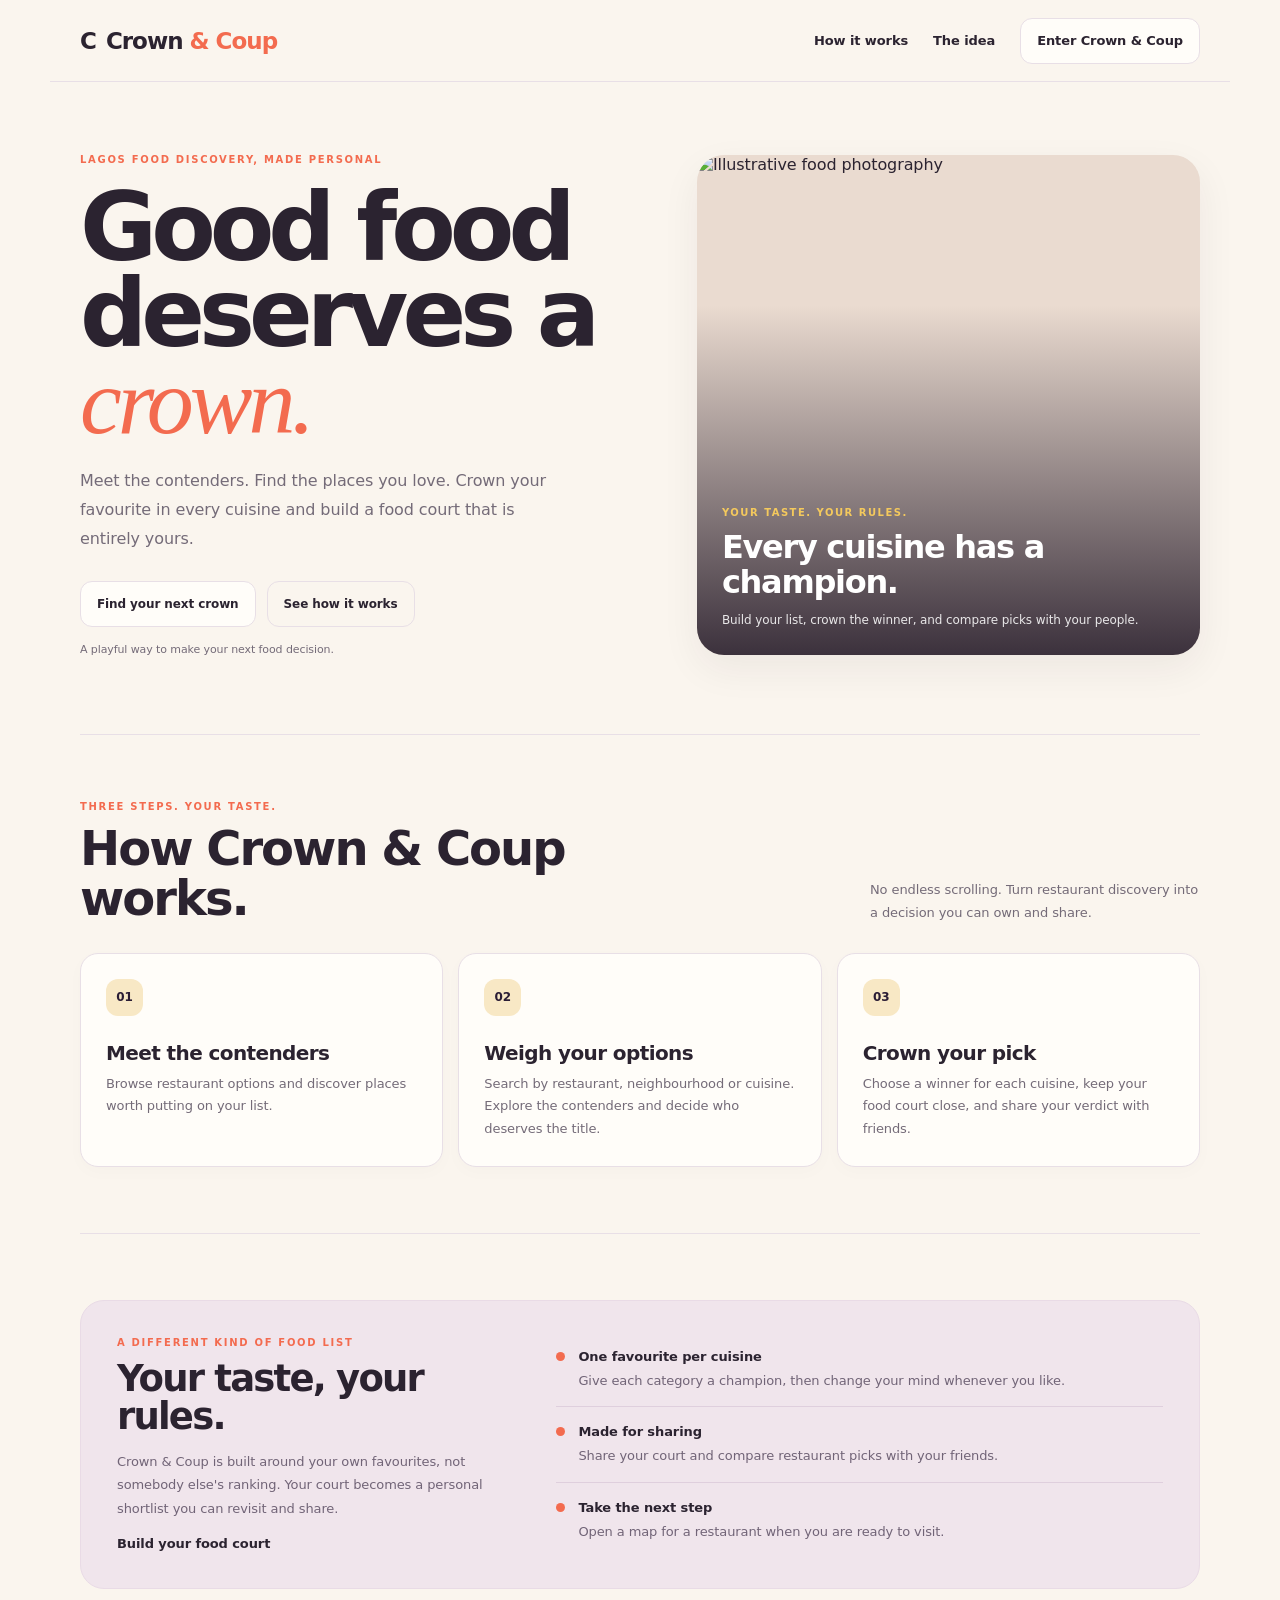
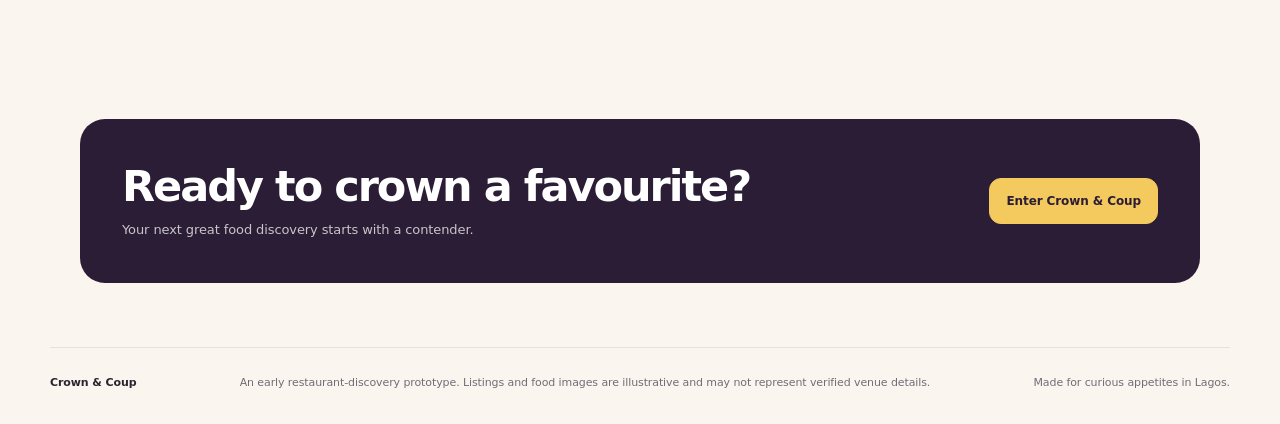
==== index.html @ e0c8b071 "fix: align Crown & Coup branding and page metadata" ====
<!doctype html>
<html lang="en">
<head>
<meta charset="utf-8"><meta name="viewport" content="width=device-width,initial-scale=1"><meta name="theme-color" content="#f7f6f1">
<meta name="description" content="Discover Lagos restaurants, choose your favourites, and crown the winner with Crown & Coup.">
<link rel="canonical" href="https://crown-ivory-phi.vercel.app/">
<meta property="og:type" content="website"><meta property="og:site_name" content="Crown &amp; Coup"><meta property="og:title" content="Crown & Coup — Good food deserves a crown"><meta property="og:description" content="Meet the contenders. Find your favourite. Crown the winner."><meta property="og:url" content="https://crown-ivory-phi.vercel.app/"><meta property="og:image" content="https://images.unsplash.com/photo-1547592180-85f173990554?auto=format&amp;fit=crop&amp;fm=jpg&amp;q=85&amp;w=1200"><meta name="twitter:card" content="summary_large_image"><title>Crown & Coup — Good food deserves a crown</title><link rel="manifest" href="./manifest.webmanifest">
<link rel="stylesheet" href="/assets/crown.css">
</head>
<body class="page-home">
<header class="wrap nav"><a class="brand" href="/" aria-label="Crown and Coup home" style="text-decoration:none;color:inherit"><span class="mark">C</span><span>Crown <span style="color:var(--coral)">&amp; Coup</span></span></a><nav class="navlinks"><a class="quiet" href="#how">How it works</a><a class="quiet" href="#about">The idea</a><a class="btn" href="/play/">Enter Crown &amp; Coup</a></nav></header>
<main class="wrap">
<section class="hero"><div><div class="eyebrow">LAGOS FOOD DISCOVERY, MADE PERSONAL</div><h1>Good food<br>deserves a <em>crown.</em></h1><p>Meet the contenders. Find the places you love. Crown your favourite in every cuisine and build a food court that is entirely yours.</p><div class="ctas"><a class="btn" href="/play/">Find your next crown</a><a class="btn secondary" href="#how">See how it works</a></div><div class="note">A playful way to make your next food decision.</div></div><div class="visual"><img src="https://images.unsplash.com/photo-1547592180-85f173990554?auto=format&amp;fit=crop&amp;fm=jpg&amp;q=85&amp;w=1200" alt="Illustrative food photography"><div class="visual-label"><small>YOUR TASTE. YOUR RULES.</small><h2>Every cuisine has a champion.</h2><p>Build your list, crown the winner, and compare picks with your people.</p></div></div></section>
<section class="section" id="how"><div class="section-head"><div><div class="eyebrow">THREE STEPS. YOUR TASTE.</div><h2>How Crown &amp; Coup works.</h2></div><p>No endless scrolling. Turn restaurant discovery into a decision you can own and share.</p></div><div class="steps"><article class="step"><div class="step-num">01</div><h3>Meet the contenders</h3><p>Browse restaurant options and discover places worth putting on your list.</p></article><article class="step"><div class="step-num">02</div><h3>Weigh your options</h3><p>Search by restaurant, neighbourhood or cuisine. Explore the contenders and decide who deserves the title.</p></article><article class="step"><div class="step-num">03</div><h3>Crown your pick</h3><p>Choose a winner for each cuisine, keep your food court close, and share your verdict with friends.</p></article></div></section>
<section class="section" id="about"><div class="feature"><div><div class="eyebrow">A DIFFERENT KIND OF FOOD LIST</div><h2>Your taste, your rules.</h2><p>Crown &amp; Coup is built around your own favourites, not somebody else's ranking. Your court becomes a personal shortlist you can revisit and share.</p><a class="textlink" href="/play/">Build your food court</a></div><div class="feature-list"><div class="feature-item"><span class="dot"></span><div><strong>One favourite per cuisine</strong><p>Give each category a champion, then change your mind whenever you like.</p></div></div><div class="feature-item"><span class="dot"></span><div><strong>Made for sharing</strong><p>Share your court and compare restaurant picks with your friends.</p></div></div><div class="feature-item"><span class="dot"></span><div><strong>Take the next step</strong><p>Open a map for a restaurant when you are ready to visit.</p></div></div></div></div></section>
<section class="final"><div><h2>Ready to crown a favourite?</h2><p>Your next great food discovery starts with a contender.</p></div><a class="btn" href="/play/">Enter Crown &amp; Coup</a></section>
</main><footer class="wrap footer"><strong>Crown &amp; Coup</strong><span>An early restaurant-discovery prototype. Listings and food images are illustrative and may not represent verified venue details.</span><span>Made for curious appetites in Lagos.</span></footer>
</body></html>
---- assets/crown.css ----
/* Crown & Coup Design System: editorial food palette, shared components, responsive layouts */
:root{color-scheme:light;--paper:#faf5ee;--ink:#2b2330;--muted:#746b78;--line:#e8dfe6;--plum:#2b1d35;--plum-soft:#49334f;--gold:#f4c95d;--coral:#f36b4f;--surface:#fffdf9;--rose:#f0e5ec;--food:#eadbd0;--shadow:0 14px 38px #2b1d3510}
*{box-sizing:border-box}html{scroll-behavior:smooth}body{margin:0;background:var(--paper);color:var(--ink);font:16px Inter,"Avenir Next",Avenir,system-ui,-apple-system,sans-serif;letter-spacing:-.1px;-webkit-font-smoothing:antialiased}a{color:inherit}button,input{font:inherit}img{max-width:100%}
.btn{display:inline-flex;align-items:center;justify-content:center;gap:8px;min-height:46px;padding:0 16px;border:1px solid var(--line);border-radius:12px;background:var(--surface);color:var(--ink);text-decoration:none;font-size:12px;font-weight:800;cursor:pointer;transition:transform .18s,border-color .18s,background .18s,box-shadow .18s}.btn:hover{transform:translateY(-1px);border-color:#c6b7c8}.btn.primary{background:var(--plum);color:#fff;border-color:var(--plum);box-shadow:0 4px 0 #2b1d3510}.btn.primary:hover{background:var(--plum-soft)}.btn.secondary{background:transparent;box-shadow:none}
.eyebrow{color:var(--coral);font-size:10px;font-weight:900;letter-spacing:1.7px;text-transform:uppercase}.brand{display:flex;align-items:center;gap:10px;color:var(--ink);text-decoration:none;font-size:22px;font-weight:900;letter-spacing:-1px}.brand b,.brand-mark{display:grid;place-items:center;width:36px;height:36px;border-radius:12px;background:var(--plum);color:var(--gold);font-size:17px;font-weight:900}
.page-home .wrap{max-width:1180px;margin:auto;padding:0 30px}.page-home .nav{height:82px;display:flex;align-items:center;justify-content:space-between;border-bottom:1px solid var(--line)}.page-home .brand{font-size:23px}.page-home .navlinks{display:flex;gap:25px;align-items:center}.page-home .navlinks a,.page-home .textlink{font-size:13px;font-weight:750;text-decoration:none}.page-home .hero{display:grid;grid-template-columns:1fr .9fr;gap:58px;align-items:center;padding:72px 0 78px}.page-home h1{font-size:clamp(54px,7.6vw,94px);letter-spacing:-6px;line-height:.92;margin:20px 0 23px;font-weight:800}.page-home h1 em{font-family:Georgia,serif;font-weight:500;color:var(--coral);letter-spacing:-4px}.page-home .hero p{font-size:16px;line-height:1.8;color:var(--muted);max-width:490px;margin:0 0 27px}.page-home .ctas{display:flex;gap:11px;flex-wrap:wrap}.page-home .note{font-size:11px;color:var(--muted);margin-top:16px}.page-home .visual{position:relative;min-height:500px;border-radius:27px;overflow:hidden;background:var(--food);box-shadow:var(--shadow)}.page-home .visual img{position:absolute;width:100%;height:100%;object-fit:cover;inset:0}.page-home .visual:after{content:"";position:absolute;inset:30% 0 0;background:linear-gradient(transparent,#201625dc)}.page-home .visual-label{position:absolute;z-index:1;left:25px;right:25px;bottom:25px;color:white}.page-home .visual-label small{font-size:10px;text-transform:uppercase;letter-spacing:1.5px;color:var(--gold);font-weight:850}.page-home .visual-label h2{font-size:32px;letter-spacing:-1.3px;line-height:1.08;margin:10px 0}.page-home .visual-label p{color:#ffffffdf;font-size:12px;line-height:1.7;margin:0}.page-home .section{padding:66px 0;border-top:1px solid var(--line)}.page-home .section-head{display:flex;justify-content:space-between;align-items:end;gap:30px;margin-bottom:29px}.page-home .section h2{font-size:clamp(32px,4vw,48px);line-height:1.04;letter-spacing:-2px;margin:12px 0 0;max-width:570px}.page-home .section-head>p{color:var(--muted);line-height:1.7;max-width:330px;font-size:13px;margin:0}.page-home .steps{display:grid;grid-template-columns:repeat(3,1fr);gap:15px}.page-home .step{background:var(--surface);border:1px solid var(--line);border-radius:18px;padding:25px;min-height:210px;box-shadow:0 5px 18px #2b1d3505}.page-home .step-num{display:grid;place-items:center;width:37px;height:37px;border-radius:12px;background:#f8e8c5;color:var(--plum);font-weight:900;font-size:12px}.page-home .step h3{font-size:20px;letter-spacing:-.6px;margin:25px 0 8px}.page-home .step p{font-size:13px;line-height:1.75;color:var(--muted);margin:0}.page-home .feature{display:grid;grid-template-columns:.8fr 1.2fr;gap:35px;align-items:center;background:var(--rose);border:1px solid #e9dbe6;border-radius:24px;padding:36px}.page-home .feature h2{font-size:37px;letter-spacing:-1.8px;margin:12px 0}.page-home .feature p{font-size:13px;line-height:1.8;color:#716477}.page-home .feature-list{display:grid;gap:14px}.page-home .feature-item{display:flex;gap:13px;align-items:start;padding-bottom:14px;border-bottom:1px solid #dfcfdd}.page-home .feature-item:last-child{border:0;padding-bottom:0}.page-home .dot{width:9px;height:9px;border-radius:50%;background:var(--coral);margin-top:6px;flex:none}.page-home .feature-item strong{font-size:13px}.page-home .feature-item p{margin:4px 0 0}.page-home .final{margin:64px 0;background:var(--plum);color:white;border-radius:25px;padding:42px;display:flex;align-items:center;justify-content:space-between;gap:25px}.page-home .final h2{font-size:clamp(30px,4vw,43px);letter-spacing:-2px;margin:0 0 9px}.page-home .final p{color:#ffffffbd;font-size:13px;line-height:1.6;margin:0}.page-home .final .btn{background:var(--gold);color:var(--plum);border-color:var(--gold);white-space:nowrap;box-shadow:none}.page-home .footer{padding:26px 0 32px;border-top:1px solid var(--line);display:flex;justify-content:space-between;gap:20px;color:var(--muted);font-size:11px;line-height:1.7}.page-home .footer strong{color:var(--ink)}
.page-app .app{max-width:1240px;margin:auto;padding:0 30px 70px}.page-app .top{height:78px;border-bottom:1px solid var(--line);display:flex;align-items:center;justify-content:space-between}.page-app .brand{font-size:26px;letter-spacing:-1.4px}.page-app .hero{padding:62px 0 36px;display:grid;grid-template-columns:1.25fr .75fr;gap:54px;align-items:center}.page-app h1{font-size:clamp(48px,7vw,84px);line-height:.96;letter-spacing:-5px;font-weight:800;margin:17px 0 20px}.page-app h1 em{font-family:Georgia,serif;color:var(--coral);font-weight:500;font-style:italic;letter-spacing:-4px}.page-app .hero p{max-width:540px;color:var(--muted);line-height:1.75;font-size:15px}.page-app .hero-card{background:var(--plum);color:white;border-radius:24px;padding:28px;min-height:220px;display:flex;flex-direction:column;justify-content:space-between;box-shadow:var(--shadow);position:relative;overflow:hidden}.page-app .hero-card:after{content:"";position:absolute;width:190px;height:190px;border:1px solid #ffffff20;border-radius:50%;right:-50px;top:-65px;box-shadow:0 0 0 25px #ffffff08,0 0 0 50px #ffffff06}.page-app .hero-card strong{display:block;font-size:29px;line-height:1.12;letter-spacing:-1px;position:relative;z-index:1}.page-app .hero-card small{font-weight:850;text-transform:uppercase;letter-spacing:1.5px;color:var(--gold);font-size:10px;position:relative;z-index:1}.page-app .hero-mark{font-size:30px;font-weight:900;letter-spacing:-2px;color:var(--gold)}.page-app .howto{margin:4px 0 28px;padding:21px 23px;background:var(--rose);border:1px solid #e8dbe7;border-radius:18px}.page-app .howto-head{display:flex;justify-content:space-between;align-items:baseline;gap:12px;margin-bottom:14px}.page-app .howto-head h2{font-size:17px;letter-spacing:-.5px;margin:0}.page-app .howto-head p{font-size:11px;color:var(--muted);margin:0}.page-app .howto-steps{display:grid;grid-template-columns:repeat(3,minmax(0,1fr));gap:14px}.page-app .howto-step{display:flex;gap:10px;align-items:start}.page-app .howto-num{display:grid;place-items:center;flex:none;width:28px;height:28px;background:var(--plum);color:var(--gold);border-radius:9px;font-size:10px;font-weight:900}.page-app .howto-step strong{display:block;font-size:12px;margin:1px 0 4px}.page-app .howto-step span{display:block;color:var(--muted);font-size:11px;line-height:1.5}.page-app .toolbar{display:flex;gap:11px;margin:15px 0 18px}.page-app .search{flex:1;min-width:0;border:1px solid var(--line);background:var(--surface);padding:15px 17px;border-radius:13px;font:inherit;font-size:14px;box-shadow:0 3px 10px #2b1d3504}.page-app .search:focus{outline:2px solid #e8b8ad;outline-offset:1px}.page-app .filters{display:flex;gap:8px;overflow:auto;padding:3px 0 20px;scrollbar-width:thin}.page-app .filters button{white-space:nowrap;border:1px solid var(--line);background:var(--surface);border-radius:999px;padding:10px 14px;font-size:12px;font-weight:750;cursor:pointer;color:#635969;transition:all .15s}.page-app .filters button:hover{border-color:#c6b7c8}.page-app .filters .active{background:var(--plum);border-color:var(--plum);color:white}.page-app .section{display:flex;justify-content:space-between;align-items:end;margin:23px 0 17px}.page-app .section h2{margin:0;font-size:28px;letter-spacing:-1.3px}.page-app .section p{margin:6px 0 0;color:var(--muted);font-size:12px}.page-app .grid{display:grid;grid-template-columns:repeat(3,minmax(0,1fr));gap:18px}.page-app .card{background:var(--surface);border:1px solid var(--line);border-radius:19px;overflow:hidden;display:flex;flex-direction:column;min-width:0;box-shadow:0 3px 12px #2b1d3505;transition:transform .2s,box-shadow .2s,border-color .2s}.page-app .card:hover{transform:translateY(-3px);box-shadow:0 15px 35px #2b1d3512;border-color:#d9c9d9}.page-app .photo{height:205px;overflow:hidden;background:var(--food)}.page-app .photo img{width:100%;height:100%;object-fit:cover;display:block;transition:transform .45s}.page-app .card:hover .photo img{transform:scale(1.04)}.page-app .photo .photo-note{position:absolute;left:10px;bottom:10px;background:#2b1d35e8;color:white;border-radius:6px;padding:6px 8px;font-size:8px;letter-spacing:.8px;font-weight:800}.page-app .photo-wrap{position:relative}.page-app .body{padding:17px;display:flex;flex-direction:column;flex:1}.page-app .meta{font-size:9px;letter-spacing:1.1px;text-transform:uppercase;color:var(--muted);font-weight:850}.page-app .card h3{margin:9px 0 7px;font-size:19px;letter-spacing:-.5px;line-height:1.15}.page-app .card p{font-size:12px;line-height:1.55;color:var(--muted);margin:0 0 17px}.page-app .actions{display:flex;gap:7px;margin-top:auto;align-items:stretch}.page-app .actions button,.page-app .actions a{flex:1;min-width:0;text-align:center;padding:11px 7px;border:1px solid var(--line);border-radius:10px;background:transparent;text-decoration:none;color:inherit;font-size:10px;line-height:1.3;font-weight:800;cursor:pointer;display:flex;align-items:center;justify-content:center;min-height:40px}.page-app .actions .crown{background:var(--plum);color:white;border-color:var(--plum)}.page-app .actions .crowned{background:var(--gold);color:var(--plum);border-color:var(--gold)}.page-app .bottom{display:grid;grid-template-columns:1fr 1fr;gap:17px;margin-top:48px}.page-app .panel{background:var(--plum);color:white;border-radius:22px;padding:27px}.page-app .panel.light{background:var(--rose);color:var(--ink)}.page-app .panel h2{font-size:29px;letter-spacing:-1.3px;margin:14px 0 8px}.page-app .panel p{font-size:13px;line-height:1.7;opacity:.83}.page-app .crowns{display:grid;gap:8px}.page-app .row{display:flex;align-items:center;gap:10px;padding:12px 0;border-bottom:1px solid #ffffff2c}.page-app .row span:nth-child(2){flex:1;min-width:0}.page-app .row strong,.page-app .row small{display:block}.page-app .row small{font-size:11px;opacity:.72;margin-top:3px}.page-app .row .btn{background:transparent;color:inherit;border-color:#ffffff35;font-size:10px;padding:8px 11px}.page-app .panel.light .row{border-color:#d9cbd9}.page-app .panel.light .row .btn{border-color:#d9cbd9}.page-app .row-mark{width:30px;height:30px;display:grid;place-items:center;background:#ffffff16;color:var(--gold);border-radius:9px;font-size:12px;font-weight:900}.page-app #shareBottom,.page-app #invite{margin-top:15px}.page-app .toast{position:fixed;bottom:18px;left:50%;transform:translateX(-50%);background:var(--plum);color:white;border-radius:12px;padding:12px 16px;display:none;max-width:90vw;box-shadow:0 10px 30px #0002;font-size:13px}.page-app .toast.show{display:block}.page-app footer{padding:28px 0 10px;color:var(--muted);font-size:11px;line-height:1.7}
.page-detail .wrap{max-width:920px;margin:auto;padding:22px 24px 60px}.page-detail .top{display:flex;justify-content:space-between;align-items:center;border-bottom:1px solid var(--line);padding:10px 0 18px;gap:18px}.page-detail .brand{font-size:22px}.page-detail .photo{margin-top:28px;border-radius:24px;overflow:hidden;aspect-ratio:16/8.7;background:var(--food);box-shadow:var(--shadow)}.page-detail .photo img{width:100%;height:100%;object-fit:cover;display:block}.page-detail .eyebrow{margin-top:30px}.page-detail h1{font-size:clamp(42px,7vw,72px);line-height:.98;letter-spacing:-3.5px;margin:12px 0 15px;font-weight:800}.page-detail .meta{display:flex;flex-wrap:wrap;gap:8px;align-items:center;color:var(--muted);font-weight:750;font-size:12px}.page-detail .copy{max-width:700px;line-height:1.8;color:var(--muted);font-size:15px}.page-detail .note{border:1px solid var(--line);background:var(--rose);border-radius:14px;padding:15px 17px;font-size:12px;color:#716477;line-height:1.65}.page-detail .note strong{color:var(--ink)}.page-detail .actions{display:flex;gap:10px;flex-wrap:wrap;margin:22px 0}.page-detail .credit{font-size:11px;color:var(--muted);line-height:1.7}.page-detail .credit a{color:var(--plum);font-weight:800}
@media(max-width:800px){.page-app .app{padding:0 20px 52px}.page-app .hero{padding:45px 0 28px;gap:22px}.page-app .hero-card{padding:22px;min-height:205px}.page-app .hero-card strong{font-size:25px}.page-app .grid{grid-template-columns:repeat(2,minmax(0,1fr));gap:13px}.page-app .photo{height:165px}.page-app .actions{flex-direction:row}}
@media(max-width:600px){.page-home .wrap{padding:0 18px}.page-home .nav{height:70px}.page-home .brand{font-size:19px}.page-home .navlinks{gap:13px}.page-home .navlinks .quiet{display:none}.page-home .hero{grid-template-columns:1fr;gap:30px;padding:48px 0 52px}.page-home h1{font-size:clamp(52px,12vw,74px);letter-spacing:-4px}.page-home .hero p{font-size:14px}.page-home .visual{min-height:350px}.page-home .section{padding:48px 0}.page-home .section-head{display:block}.page-home .section-head>p{margin-top:13px}.page-home .steps{grid-template-columns:1fr}.page-home .step{min-height:0;padding:20px}.page-home .step h3{margin-top:17px}.page-home .feature{grid-template-columns:1fr;padding:25px;gap:18px}.page-home .feature h2{font-size:31px}.page-home .final{margin:45px 0;padding:28px;display:block}.page-home .final .btn{margin-top:22px}.page-home .footer{display:block}.page-home .footer span{display:block;margin-top:7px}
.page-app .app{padding:0 15px 40px}.page-app .top{height:68px}.page-app .brand{font-size:23px}.page-app .brand b{width:32px;height:32px}.page-app .hero{grid-template-columns:1fr;padding:36px 0 22px;gap:12px}.page-app h1{font-size:clamp(47px,13vw,66px);letter-spacing:-3.7px;margin:14px 0}.page-app .hero p{font-size:14px;line-height:1.7}.page-app .hero-card{display:none}.page-app .howto{padding:17px}.page-app .howto-head{display:block}.page-app .howto-head p{margin-top:5px}.page-app .howto-steps{grid-template-columns:1fr;gap:12px}.page-app .toolbar{gap:8px}.page-app .search{padding:13px 12px;font-size:12px}.page-app .toolbar .btn{padding:10px 11px;font-size:11px}.page-app .filters{margin-right:-15px;padding-right:15px}.page-app .section h2{font-size:23px}.page-app .grid{gap:10px}.page-app .photo{height:130px}.page-app .body{padding:12px}.page-app .card h3{font-size:16px}.page-app .card p{font-size:11px;margin-bottom:14px}.page-app .actions{flex-direction:column;gap:6px}.page-app .actions button,.page-app .actions a{min-height:37px;font-size:11px}.page-app .bottom{grid-template-columns:1fr;gap:12px;margin-top:38px}.page-app .panel{padding:23px}.page-app .panel h2{font-size:27px}
.page-detail .wrap{padding:14px 15px 40px}.page-detail .top{padding-bottom:14px}.page-detail .brand{font-size:18px;gap:8px}.page-detail .brand b{width:32px;height:32px}.page-detail .top .btn{min-height:41px;padding:0 11px;font-size:11px}.page-detail .photo{margin-top:18px;border-radius:18px;aspect-ratio:4/3}.page-detail .eyebrow{margin-top:24px}.page-detail h1{font-size:clamp(39px,11vw,58px);letter-spacing:-2.7px}.page-detail .copy{font-size:14px}.page-detail .actions{gap:8px}.page-detail .actions .btn{flex:1}}
@media(max-width:360px){.page-app .grid{grid-template-columns:1fr}.page-app .photo{height:185px}.page-app .actions{flex-direction:row}.page-home .navlinks .btn{padding:0 11px;min-height:42px}.page-home .brand{font-size:17px}.page-home .mark{width:31px;height:31px}}
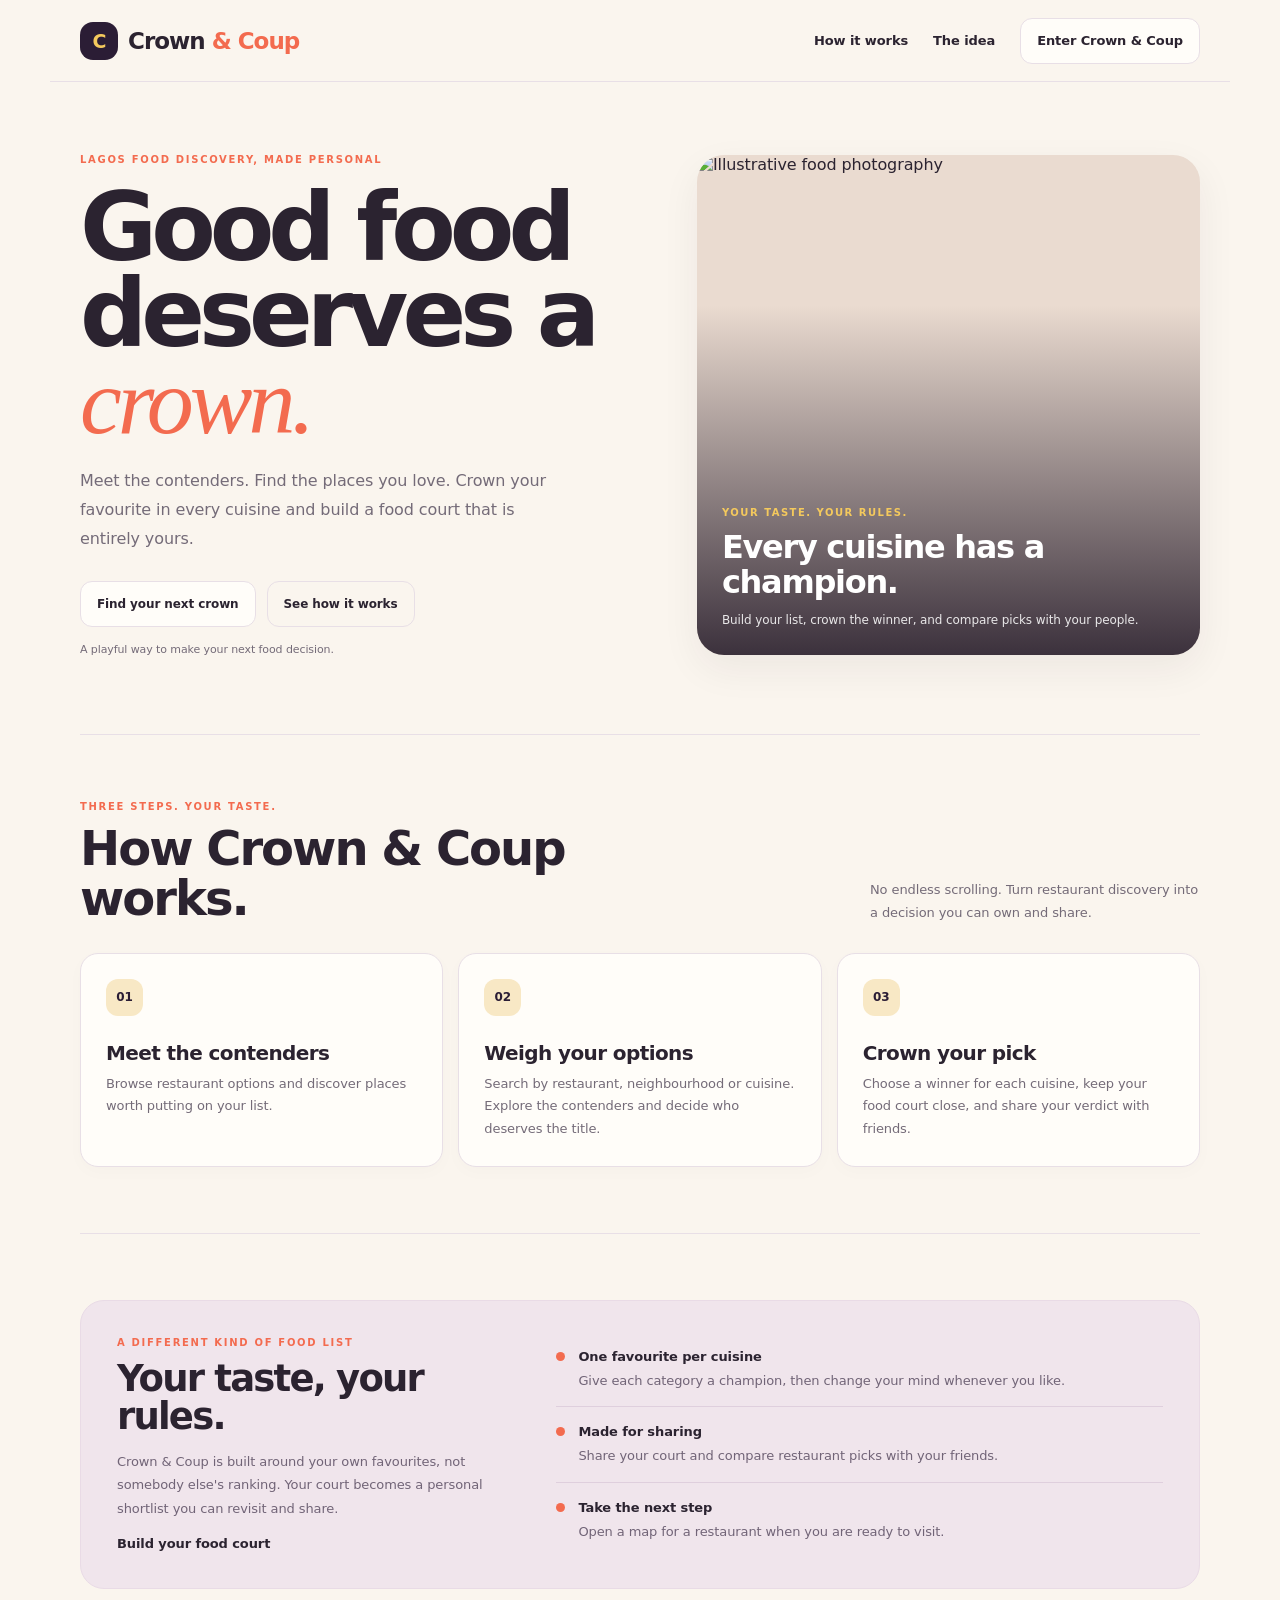
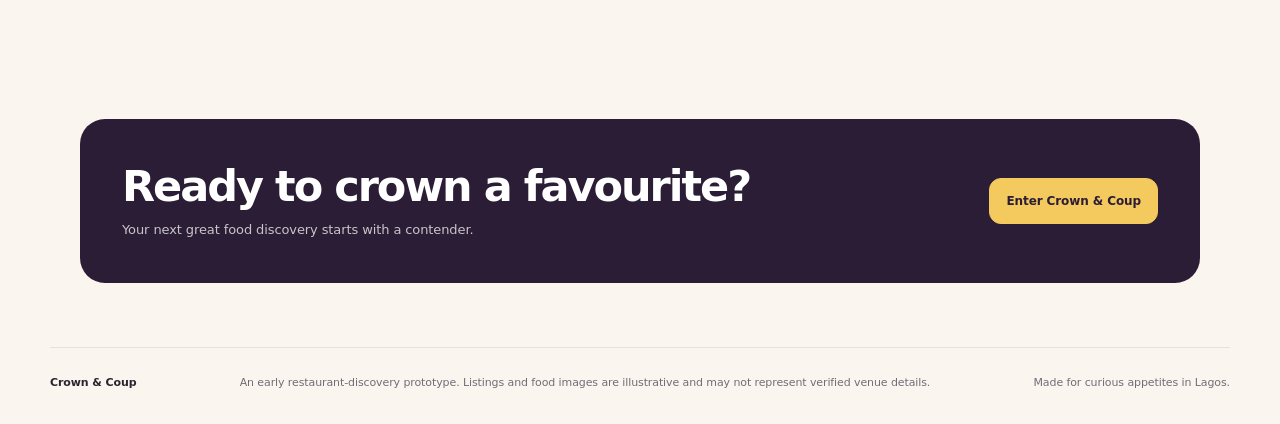
==== commit 06861966: "fix: align browser theme with Crown & Coup palette" ====
--- a/index.html
+++ b/index.html
@@ -1,7 +1,7 @@
 <!doctype html>
 <html lang="en">
 <head>
-<meta charset="utf-8"><meta name="viewport" content="width=device-width,initial-scale=1"><meta name="theme-color" content="#f7f6f1">
+<meta charset="utf-8"><meta name="viewport" content="width=device-width,initial-scale=1"><meta name="theme-color" content="#faf5ee">
 <meta name="description" content="Discover Lagos restaurants, choose your favourites, and crown the winner with Crown & Coup.">
 <link rel="canonical" href="https://crown-ivory-phi.vercel.app/">
 <meta property="og:type" content="website"><meta property="og:site_name" content="Crown &amp; Coup"><meta property="og:title" content="Crown & Coup — Good food deserves a crown"><meta property="og:description" content="Meet the contenders. Find your favourite. Crown the winner."><meta property="og:url" content="https://crown-ivory-phi.vercel.app/"><meta property="og:image" content="https://images.unsplash.com/photo-1547592180-85f173990554?auto=format&amp;fit=crop&amp;fm=jpg&amp;q=85&amp;w=1200"><meta name="twitter:card" content="summary_large_image"><title>Crown & Coup — Good food deserves a crown</title><link rel="manifest" href="./manifest.webmanifest">
--- a/assets/crown.css
+++ b/assets/crown.css
@@ -11,3 +11,6 @@
 .page-app .app{padding:0 15px 40px}.page-app .top{height:68px}.page-app .brand{font-size:23px}.page-app .brand b{width:32px;height:32px}.page-app .hero{grid-template-columns:1fr;padding:36px 0 22px;gap:12px}.page-app h1{font-size:clamp(47px,13vw,66px);letter-spacing:-3.7px;margin:14px 0}.page-app .hero p{font-size:14px;line-height:1.7}.page-app .hero-card{display:none}.page-app .howto{padding:17px}.page-app .howto-head{display:block}.page-app .howto-head p{margin-top:5px}.page-app .howto-steps{grid-template-columns:1fr;gap:12px}.page-app .toolbar{gap:8px}.page-app .search{padding:13px 12px;font-size:12px}.page-app .toolbar .btn{padding:10px 11px;font-size:11px}.page-app .filters{margin-right:-15px;padding-right:15px}.page-app .section h2{font-size:23px}.page-app .grid{gap:10px}.page-app .photo{height:130px}.page-app .body{padding:12px}.page-app .card h3{font-size:16px}.page-app .card p{font-size:11px;margin-bottom:14px}.page-app .actions{flex-direction:column;gap:6px}.page-app .actions button,.page-app .actions a{min-height:37px;font-size:11px}.page-app .bottom{grid-template-columns:1fr;gap:12px;margin-top:38px}.page-app .panel{padding:23px}.page-app .panel h2{font-size:27px}
 .page-detail .wrap{padding:14px 15px 40px}.page-detail .top{padding-bottom:14px}.page-detail .brand{font-size:18px;gap:8px}.page-detail .brand b{width:32px;height:32px}.page-detail .top .btn{min-height:41px;padding:0 11px;font-size:11px}.page-detail .photo{margin-top:18px;border-radius:18px;aspect-ratio:4/3}.page-detail .eyebrow{margin-top:24px}.page-detail h1{font-size:clamp(39px,11vw,58px);letter-spacing:-2.7px}.page-detail .copy{font-size:14px}.page-detail .actions{gap:8px}.page-detail .actions .btn{flex:1}}
 @media(max-width:360px){.page-app .grid{grid-template-columns:1fr}.page-app .photo{height:185px}.page-app .actions{flex-direction:row}.page-home .navlinks .btn{padding:0 11px;min-height:42px}.page-home .brand{font-size:17px}.page-home .mark{width:31px;height:31px}}
+
+/* Homepage identity mark */
+.page-home .mark{display:grid;place-items:center;background:var(--plum);color:var(--gold);width:38px;height:38px;border-radius:13px;font-size:19px;font-weight:900}
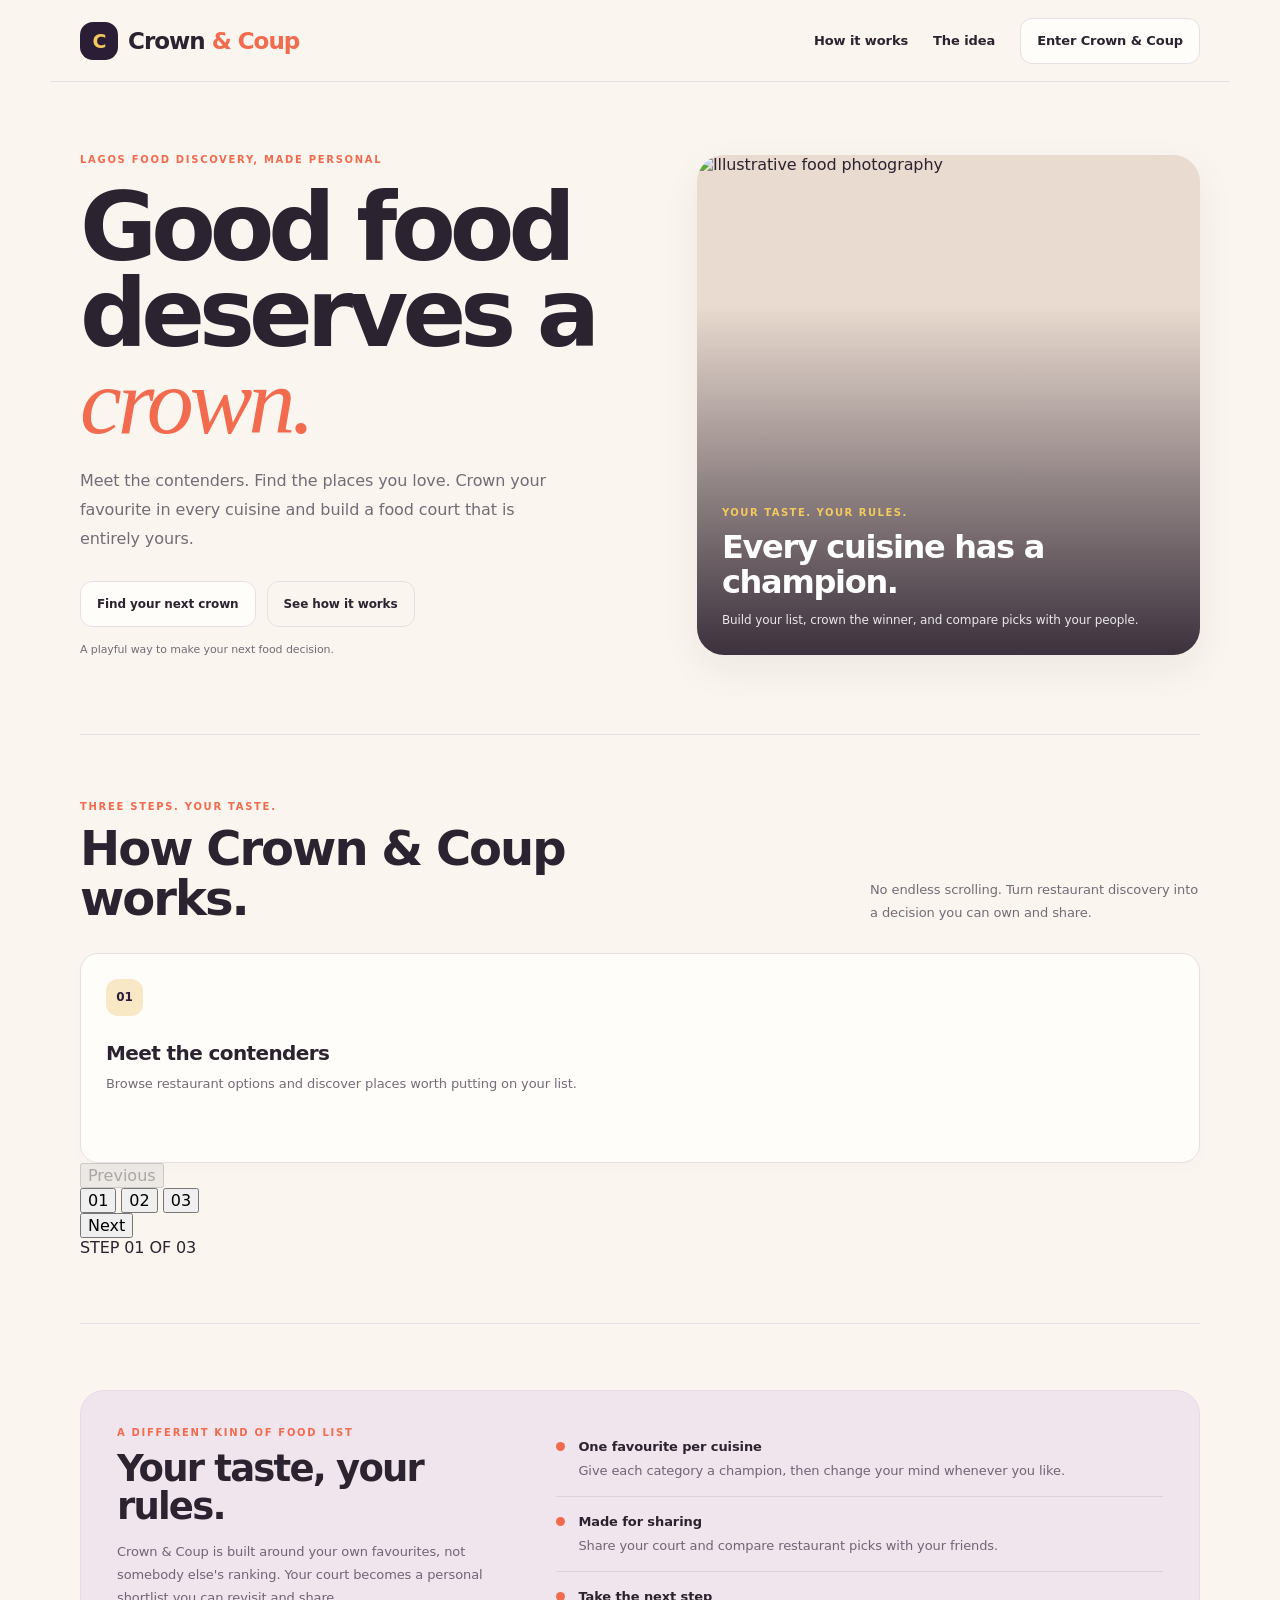
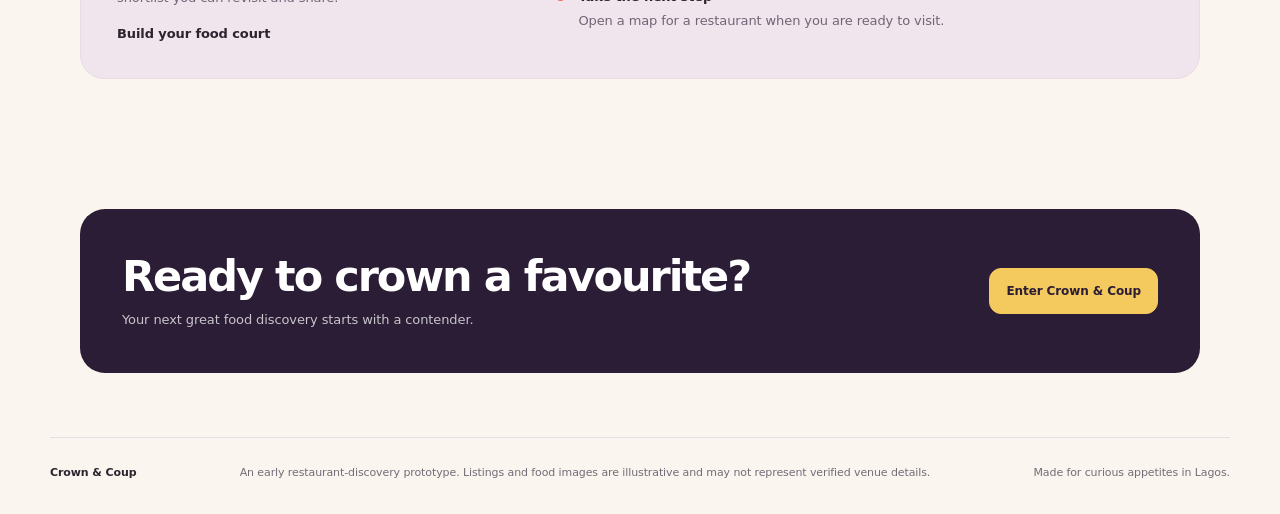
==== commit 7ec740c2: "Turn homepage how-it-works section into accessible carousel" ====
--- a/index.html
+++ b/index.html
@@ -3,15 +3,66 @@
 <head>
 <meta charset="utf-8"><meta name="viewport" content="width=device-width,initial-scale=1"><meta name="theme-color" content="#faf5ee">
 <meta name="description" content="Discover Lagos restaurants, choose your favourites, and crown the winner with Crown & Coup.">
-<link rel="canonical" href="https://crown-ivory-phi.vercel.app/">
-<meta property="og:type" content="website"><meta property="og:site_name" content="Crown &amp; Coup"><meta property="og:title" content="Crown & Coup — Good food deserves a crown"><meta property="og:description" content="Meet the contenders. Find your favourite. Crown the winner."><meta property="og:url" content="https://crown-ivory-phi.vercel.app/"><meta property="og:image" content="https://images.unsplash.com/photo-1547592180-85f173990554?auto=format&amp;fit=crop&amp;fm=jpg&amp;q=85&amp;w=1200"><meta name="twitter:card" content="summary_large_image"><title>Crown & Coup — Good food deserves a crown</title><link rel="manifest" href="./manifest.webmanifest">
-<link rel="stylesheet" href="/assets/crown.css">
+<link rel="canonical" href="https://crownandcoup.vercel.app/">
+<meta property="og:type" content="website"><meta property="og:site_name" content="Crown &amp; Coup"><meta property="og:title" content="Crown & Coup — Good food deserves a crown"><meta property="og:description" content="Meet the contenders. Find your favourite. Crown the winner."><meta property="og:url" content="https://crownandcoup.vercel.app/"><meta property="og:image" content="https://images.unsplash.com/photo-1547592180-85f173990554?auto=format&amp;fit=crop&amp;fm=jpg&amp;q=85&amp;w=1200"><meta name="twitter:card" content="summary_large_image"><title>Crown & Coup — Good food deserves a crown</title><link rel="manifest" href="./manifest.webmanifest">
+<link rel="icon" href="/assets/crown-icon.svg" type="image/svg+xml"><link rel="stylesheet" href="/assets/crown.css">
+<script type="application/ld+json">
+{
+  "@context": "https://schema.org",
+  "@type": "WebApplication",
+  "name": "Crown & Coup",
+  "url": "https://crownandcoup.vercel.app/",
+  "description": "Discover Lagos restaurants, choose your favourites, and crown the winner with Crown & Coup.",
+  "applicationCategory": "LifestyleApplication",
+  "operatingSystem": "Any"
+}
+</script>
 </head>
 <body class="page-home">
 <header class="wrap nav"><a class="brand" href="/" aria-label="Crown and Coup home" style="text-decoration:none;color:inherit"><span class="mark">C</span><span>Crown <span style="color:var(--coral)">&amp; Coup</span></span></a><nav class="navlinks"><a class="quiet" href="#how">How it works</a><a class="quiet" href="#about">The idea</a><a class="btn" href="/play/">Enter Crown &amp; Coup</a></nav></header>
 <main class="wrap">
 <section class="hero"><div><div class="eyebrow">LAGOS FOOD DISCOVERY, MADE PERSONAL</div><h1>Good food<br>deserves a <em>crown.</em></h1><p>Meet the contenders. Find the places you love. Crown your favourite in every cuisine and build a food court that is entirely yours.</p><div class="ctas"><a class="btn" href="/play/">Find your next crown</a><a class="btn secondary" href="#how">See how it works</a></div><div class="note">A playful way to make your next food decision.</div></div><div class="visual"><img src="https://images.unsplash.com/photo-1547592180-85f173990554?auto=format&amp;fit=crop&amp;fm=jpg&amp;q=85&amp;w=1200" alt="Illustrative food photography"><div class="visual-label"><small>YOUR TASTE. YOUR RULES.</small><h2>Every cuisine has a champion.</h2><p>Build your list, crown the winner, and compare picks with your people.</p></div></div></section>
-<section class="section" id="how"><div class="section-head"><div><div class="eyebrow">THREE STEPS. YOUR TASTE.</div><h2>How Crown &amp; Coup works.</h2></div><p>No endless scrolling. Turn restaurant discovery into a decision you can own and share.</p></div><div class="steps"><article class="step"><div class="step-num">01</div><h3>Meet the contenders</h3><p>Browse restaurant options and discover places worth putting on your list.</p></article><article class="step"><div class="step-num">02</div><h3>Weigh your options</h3><p>Search by restaurant, neighbourhood or cuisine. Explore the contenders and decide who deserves the title.</p></article><article class="step"><div class="step-num">03</div><h3>Crown your pick</h3><p>Choose a winner for each cuisine, keep your food court close, and share your verdict with friends.</p></article></div></section>
+<section class="section" id="how"><div class="section-head"><div><div class="eyebrow">THREE STEPS. YOUR TASTE.</div><h2>How Crown &amp; Coup works.</h2></div><p>No endless scrolling. Turn restaurant discovery into a decision you can own and share.</p></div><div class="steps-carousel" aria-label="How Crown and Coup works">
+<div class="steps-track" aria-live="polite" aria-atomic="true">
+<article class="step is-active" data-step="0"><div class="step-num">01</div><h3>Meet the contenders</h3><p>Browse restaurant options and discover places worth putting on your list.</p></article>
+<article class="step" data-step="1" hidden><div class="step-num">02</div><h3>Weigh your options</h3><p>Search by restaurant, neighbourhood or cuisine. Explore the contenders and decide who deserves the title.</p></article>
+<article class="step" data-step="2" hidden><div class="step-num">03</div><h3>Crown your pick</h3><p>Choose a winner for each cuisine, keep your food court close, and share your verdict with friends.</p></article>
+</div>
+<div class="steps-controls">
+<button class="steps-arrow" type="button" data-step-prev aria-label="Previous step" disabled>Previous</button>
+<div class="steps-pagination" role="group" aria-label="Choose a step">
+<button type="button" class="step-dot is-active" data-step-to="0" aria-label="Go to step 1" aria-current="step">01</button>
+<button type="button" class="step-dot" data-step-to="1" aria-label="Go to step 2">02</button>
+<button type="button" class="step-dot" data-step-to="2" aria-label="Go to step 3">03</button>
+</div>
+<button class="steps-arrow" type="button" data-step-next aria-label="Next step">Next</button>
+</div>
+<div class="steps-count" data-step-count>STEP 01 OF 03</div>
+</div>
+<script>
+(function(){
+ const carousel=document.querySelector('.steps-carousel');
+ if(!carousel)return;
+ const slides=Array.from(carousel.querySelectorAll('[data-step]'));
+ const dots=Array.from(carousel.querySelectorAll('[data-step-to]'));
+ const prev=carousel.querySelector('[data-step-prev]');
+ const next=carousel.querySelector('[data-step-next]');
+ const count=carousel.querySelector('[data-step-count]');
+ let active=0;
+ function showStep(index){
+  active=Math.max(0,Math.min(slides.length-1,index));
+  slides.forEach((slide,i)=>{const current=i===active;slide.hidden=!current;slide.classList.toggle('is-active',current);});
+  dots.forEach((dot,i)=>{const current=i===active;dot.classList.toggle('is-active',current);if(current)dot.setAttribute('aria-current','step');else dot.removeAttribute('aria-current');});
+  prev.disabled=active===0;
+  next.disabled=active===slides.length-1;
+  count.textContent='STEP '+String(active+1).padStart(2,'0')+' OF '+String(slides.length).padStart(2,'0');
+ }
+ prev.addEventListener('click',()=>showStep(active-1));
+ next.addEventListener('click',()=>showStep(active+1));
+ dots.forEach((dot)=>dot.addEventListener('click',()=>showStep(Number(dot.dataset.stepTo))));
+ showStep(0);
+})();
+</script></section>
 <section class="section" id="about"><div class="feature"><div><div class="eyebrow">A DIFFERENT KIND OF FOOD LIST</div><h2>Your taste, your rules.</h2><p>Crown &amp; Coup is built around your own favourites, not somebody else's ranking. Your court becomes a personal shortlist you can revisit and share.</p><a class="textlink" href="/play/">Build your food court</a></div><div class="feature-list"><div class="feature-item"><span class="dot"></span><div><strong>One favourite per cuisine</strong><p>Give each category a champion, then change your mind whenever you like.</p></div></div><div class="feature-item"><span class="dot"></span><div><strong>Made for sharing</strong><p>Share your court and compare restaurant picks with your friends.</p></div></div><div class="feature-item"><span class="dot"></span><div><strong>Take the next step</strong><p>Open a map for a restaurant when you are ready to visit.</p></div></div></div></div></section>
 <section class="final"><div><h2>Ready to crown a favourite?</h2><p>Your next great food discovery starts with a contender.</p></div><a class="btn" href="/play/">Enter Crown &amp; Coup</a></section>
 </main><footer class="wrap footer"><strong>Crown &amp; Coup</strong><span>An early restaurant-discovery prototype. Listings and food images are illustrative and may not represent verified venue details.</span><span>Made for curious appetites in Lagos.</span></footer>
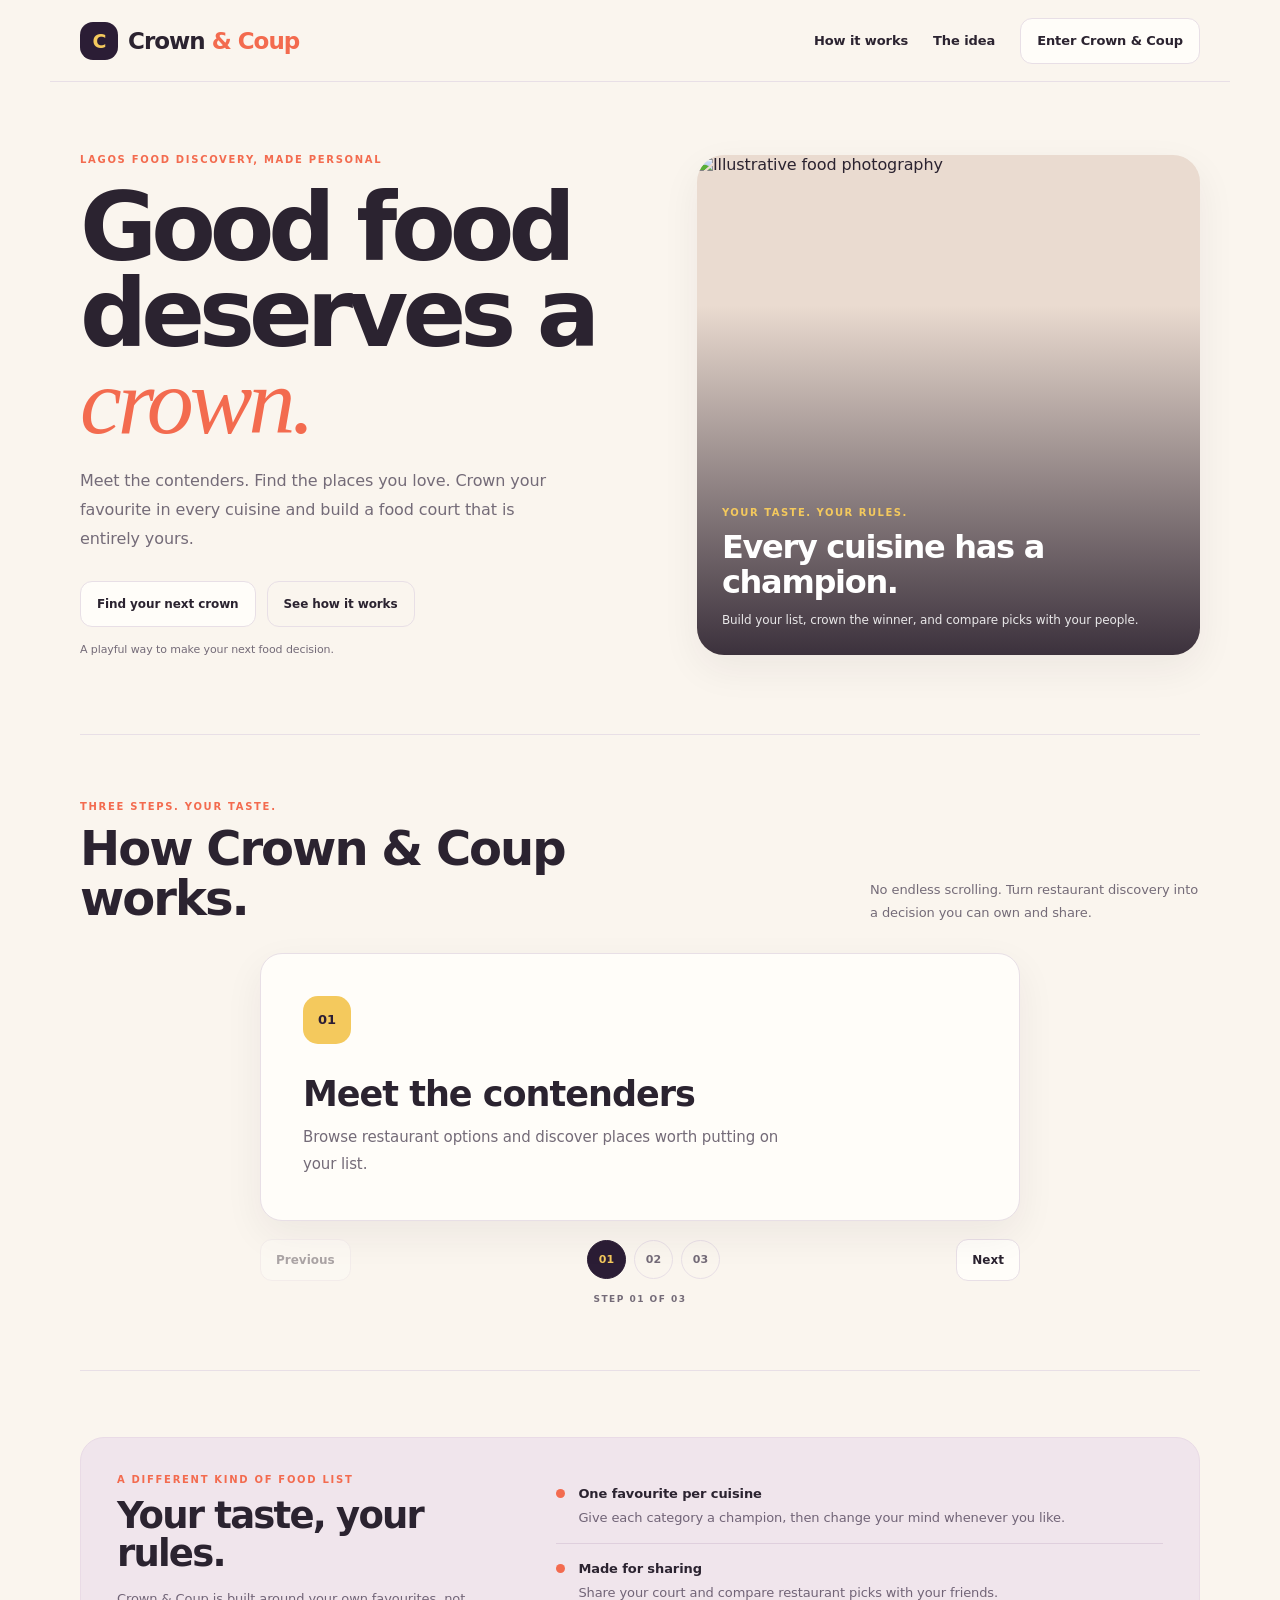
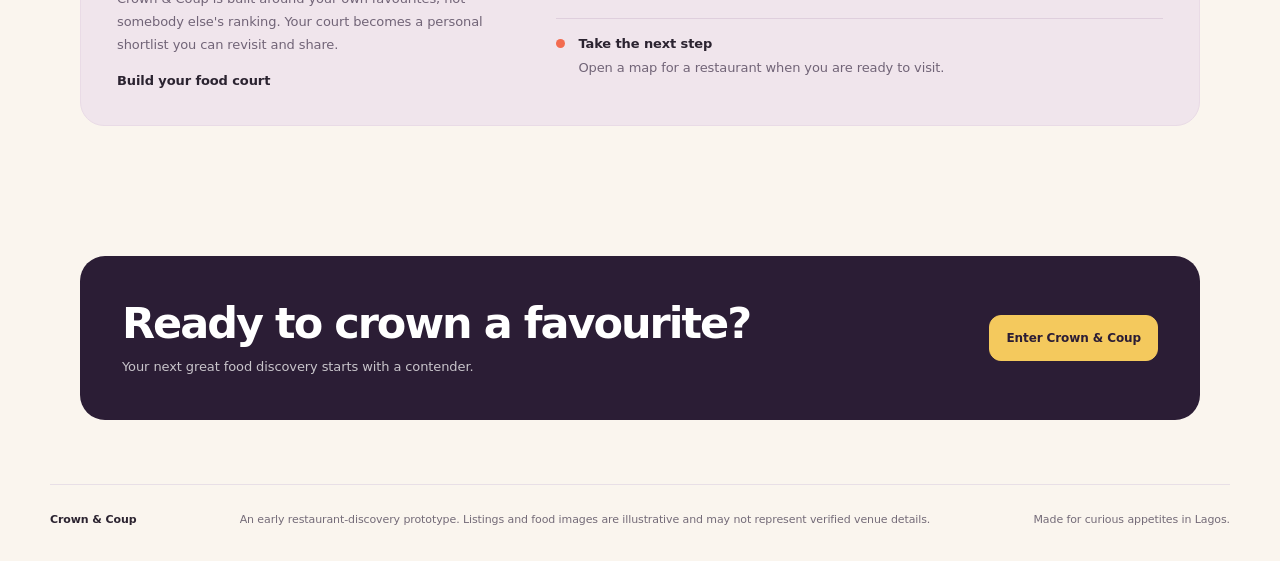
==== commit a5a53bf8: "Ensure homepage carousel styles deploy together" ====
--- a/index.html
+++ b/index.html
@@ -66,4 +66,5 @@
 <section class="section" id="about"><div class="feature"><div><div class="eyebrow">A DIFFERENT KIND OF FOOD LIST</div><h2>Your taste, your rules.</h2><p>Crown &amp; Coup is built around your own favourites, not somebody else's ranking. Your court becomes a personal shortlist you can revisit and share.</p><a class="textlink" href="/play/">Build your food court</a></div><div class="feature-list"><div class="feature-item"><span class="dot"></span><div><strong>One favourite per cuisine</strong><p>Give each category a champion, then change your mind whenever you like.</p></div></div><div class="feature-item"><span class="dot"></span><div><strong>Made for sharing</strong><p>Share your court and compare restaurant picks with your friends.</p></div></div><div class="feature-item"><span class="dot"></span><div><strong>Take the next step</strong><p>Open a map for a restaurant when you are ready to visit.</p></div></div></div></div></section>
 <section class="final"><div><h2>Ready to crown a favourite?</h2><p>Your next great food discovery starts with a contender.</p></div><a class="btn" href="/play/">Enter Crown &amp; Coup</a></section>
 </main><footer class="wrap footer"><strong>Crown &amp; Coup</strong><span>An early restaurant-discovery prototype. Listings and food images are illustrative and may not represent verified venue details.</span><span>Made for curious appetites in Lagos.</span></footer>
+<!-- Carousel styles deployment sync -->
 </body></html>
--- a/assets/crown.css
+++ b/assets/crown.css
@@ -14,3 +14,31 @@
 
 /* Homepage identity mark */
 .page-home .mark{display:grid;place-items:center;background:var(--plum);color:var(--gold);width:38px;height:38px;border-radius:13px;font-size:19px;font-weight:900}
+
+
+/* Homepage how-it-works carousel */
+.page-home .steps-carousel{max-width:760px;margin:0 auto}
+.page-home .steps-track{position:relative}
+.page-home .steps-carousel .step{min-height:245px;padding:clamp(25px,5vw,42px);background:var(--surface);border:1px solid var(--line);border-radius:22px;box-shadow:var(--shadow)}
+.page-home .steps-carousel .step[hidden]{display:none}
+.page-home .steps-carousel .step-num{width:48px;height:48px;border-radius:15px;background:var(--gold);color:var(--plum);font-size:13px}
+.page-home .steps-carousel .step h3{font-size:clamp(25px,4vw,35px);letter-spacing:-1px;margin:30px 0 10px}
+.page-home .steps-carousel .step p{max-width:500px;color:var(--muted);font-size:15px;line-height:1.8;margin:0}
+.page-home .steps-controls{display:flex;align-items:center;justify-content:space-between;gap:14px;margin-top:18px}
+.page-home .steps-arrow{min-height:42px;padding:0 15px;border:1px solid var(--line);border-radius:12px;background:var(--surface);color:var(--ink);font-size:12px;font-weight:800;cursor:pointer}
+.page-home .steps-arrow:disabled{opacity:.38;cursor:not-allowed}
+.page-home .steps-arrow:not(:disabled):hover{border-color:var(--coral)}
+.page-home .steps-pagination{display:flex;align-items:center;justify-content:center;gap:8px}
+.page-home .step-dot{min-width:39px;height:39px;padding:0 10px;border:1px solid var(--line);border-radius:999px;background:transparent;color:var(--muted);font-size:11px;font-weight:850;cursor:pointer}
+.page-home .step-dot.is-active{background:var(--plum);border-color:var(--plum);color:var(--gold)}
+.page-home .steps-count{text-align:center;margin-top:13px;color:var(--muted);font-size:9px;font-weight:850;letter-spacing:1.5px}
+.page-home .steps-arrow:focus-visible,.page-home .step-dot:focus-visible{outline:3px solid var(--coral);outline-offset:3px}
+@media(max-width:600px){
+ .page-home .steps-carousel .step{min-height:250px;padding:24px}
+ .page-home .steps-carousel .step h3{margin-top:25px}
+ .page-home .steps-carousel .step p{font-size:13px}
+ .page-home .steps-controls{gap:8px}
+ .page-home .steps-arrow{padding:0 11px;min-height:40px}
+ .page-home .steps-pagination{gap:5px}
+ .page-home .step-dot{min-width:34px;height:34px;padding:0 7px}
+}
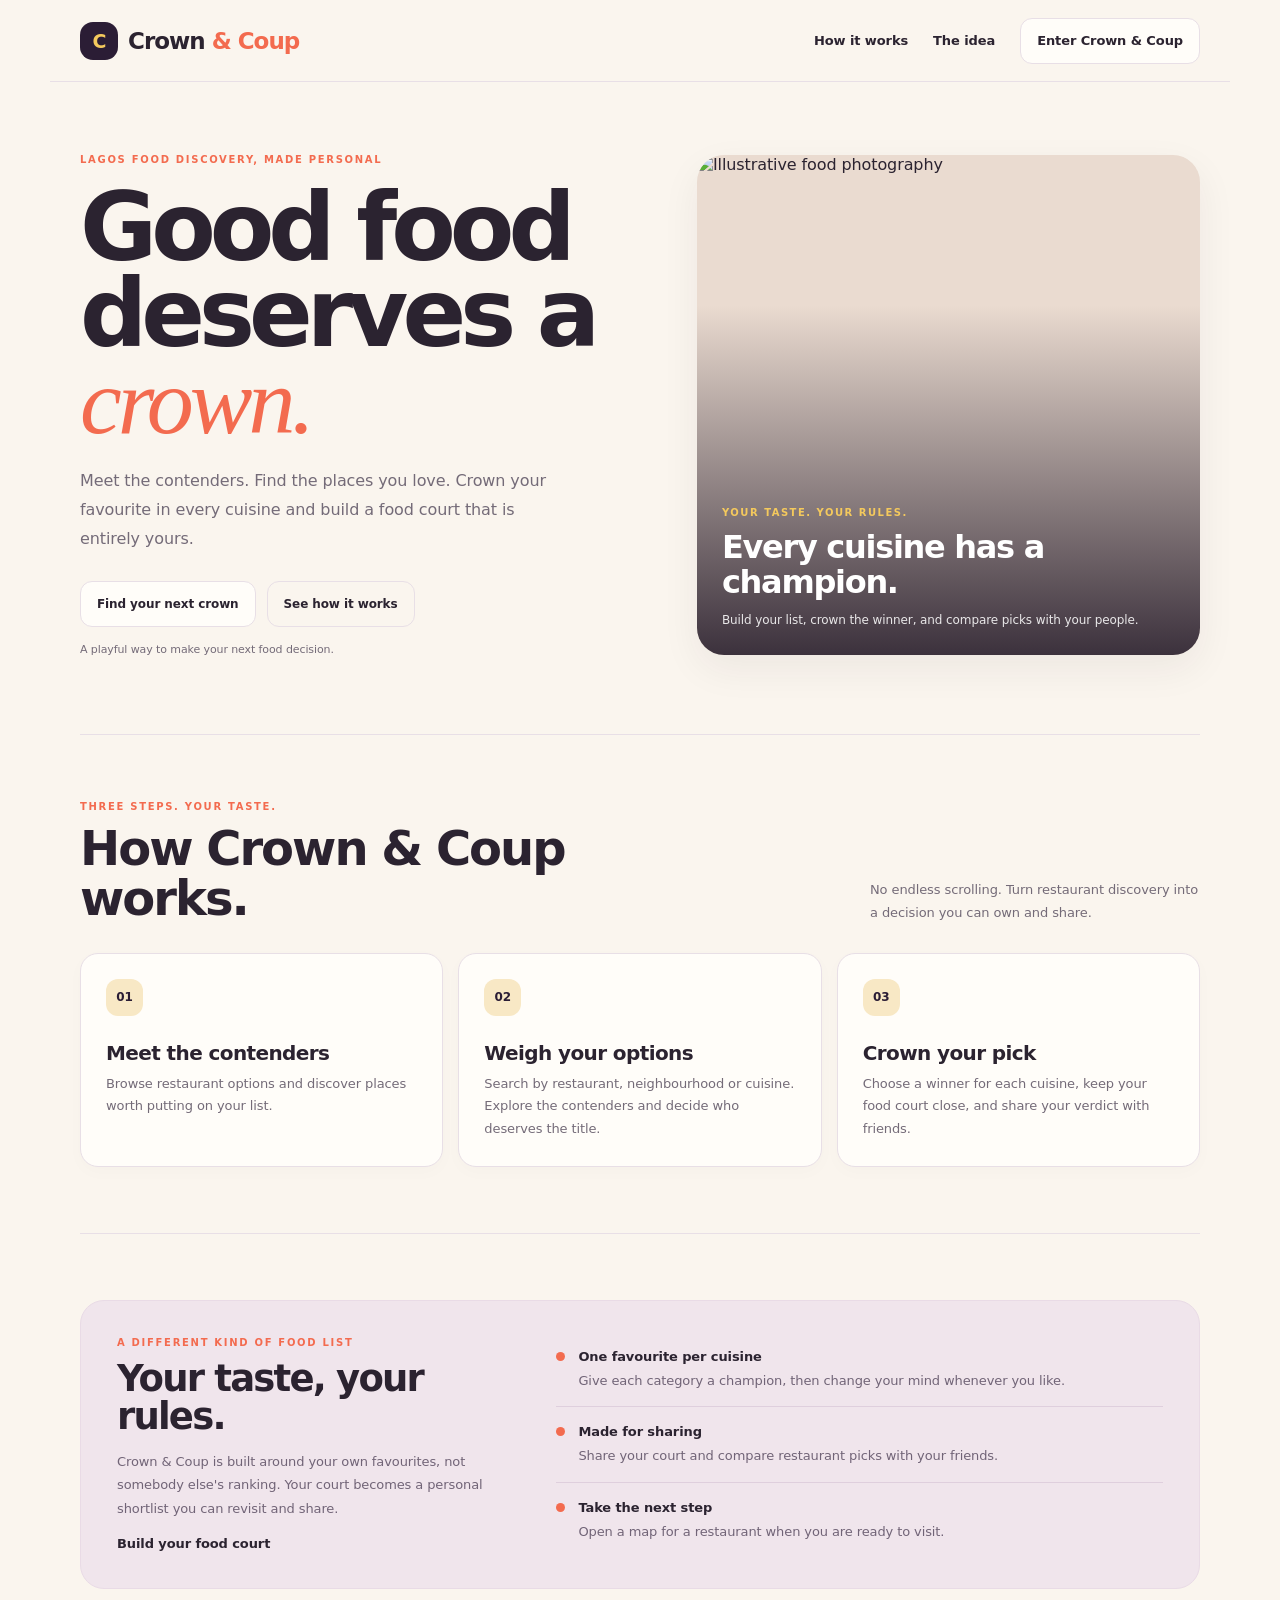
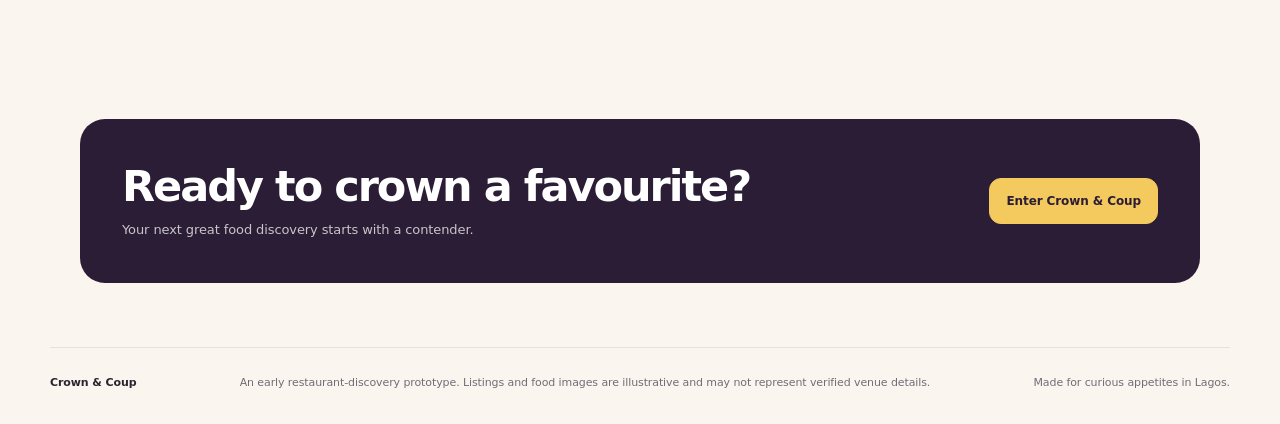
==== commit c87906f9: "Restore visible three-step cards on homepage" ====
--- a/index.html
+++ b/index.html
@@ -22,49 +22,13 @@
 <header class="wrap nav"><a class="brand" href="/" aria-label="Crown and Coup home" style="text-decoration:none;color:inherit"><span class="mark">C</span><span>Crown <span style="color:var(--coral)">&amp; Coup</span></span></a><nav class="navlinks"><a class="quiet" href="#how">How it works</a><a class="quiet" href="#about">The idea</a><a class="btn" href="/play/">Enter Crown &amp; Coup</a></nav></header>
 <main class="wrap">
 <section class="hero"><div><div class="eyebrow">LAGOS FOOD DISCOVERY, MADE PERSONAL</div><h1>Good food<br>deserves a <em>crown.</em></h1><p>Meet the contenders. Find the places you love. Crown your favourite in every cuisine and build a food court that is entirely yours.</p><div class="ctas"><a class="btn" href="/play/">Find your next crown</a><a class="btn secondary" href="#how">See how it works</a></div><div class="note">A playful way to make your next food decision.</div></div><div class="visual"><img src="https://images.unsplash.com/photo-1547592180-85f173990554?auto=format&amp;fit=crop&amp;fm=jpg&amp;q=85&amp;w=1200" alt="Illustrative food photography"><div class="visual-label"><small>YOUR TASTE. YOUR RULES.</small><h2>Every cuisine has a champion.</h2><p>Build your list, crown the winner, and compare picks with your people.</p></div></div></section>
-<section class="section" id="how"><div class="section-head"><div><div class="eyebrow">THREE STEPS. YOUR TASTE.</div><h2>How Crown &amp; Coup works.</h2></div><p>No endless scrolling. Turn restaurant discovery into a decision you can own and share.</p></div><div class="steps-carousel" aria-label="How Crown and Coup works">
-<div class="steps-track" aria-live="polite" aria-atomic="true">
-<article class="step is-active" data-step="0"><div class="step-num">01</div><h3>Meet the contenders</h3><p>Browse restaurant options and discover places worth putting on your list.</p></article>
-<article class="step" data-step="1" hidden><div class="step-num">02</div><h3>Weigh your options</h3><p>Search by restaurant, neighbourhood or cuisine. Explore the contenders and decide who deserves the title.</p></article>
-<article class="step" data-step="2" hidden><div class="step-num">03</div><h3>Crown your pick</h3><p>Choose a winner for each cuisine, keep your food court close, and share your verdict with friends.</p></article>
+<section class="section" id="how"><div class="section-head"><div><div class="eyebrow">THREE STEPS. YOUR TASTE.</div><h2>How Crown &amp; Coup works.</h2></div><p>No endless scrolling. Turn restaurant discovery into a decision you can own and share.</p></div><div class="steps">
+<article class="step"><div class="step-num">01</div><h3>Meet the contenders</h3><p>Browse restaurant options and discover places worth putting on your list.</p></article>
+<article class="step"><div class="step-num">02</div><h3>Weigh your options</h3><p>Search by restaurant, neighbourhood or cuisine. Explore the contenders and decide who deserves the title.</p></article>
+<article class="step"><div class="step-num">03</div><h3>Crown your pick</h3><p>Choose a winner for each cuisine, keep your food court close, and share your verdict with friends.</p></article>
 </div>
-<div class="steps-controls">
-<button class="steps-arrow" type="button" data-step-prev aria-label="Previous step" disabled>Previous</button>
-<div class="steps-pagination" role="group" aria-label="Choose a step">
-<button type="button" class="step-dot is-active" data-step-to="0" aria-label="Go to step 1" aria-current="step">01</button>
-<button type="button" class="step-dot" data-step-to="1" aria-label="Go to step 2">02</button>
-<button type="button" class="step-dot" data-step-to="2" aria-label="Go to step 3">03</button>
-</div>
-<button class="steps-arrow" type="button" data-step-next aria-label="Next step">Next</button>
-</div>
-<div class="steps-count" data-step-count>STEP 01 OF 03</div>
-</div>
-<script>
-(function(){
- const carousel=document.querySelector('.steps-carousel');
- if(!carousel)return;
- const slides=Array.from(carousel.querySelectorAll('[data-step]'));
- const dots=Array.from(carousel.querySelectorAll('[data-step-to]'));
- const prev=carousel.querySelector('[data-step-prev]');
- const next=carousel.querySelector('[data-step-next]');
- const count=carousel.querySelector('[data-step-count]');
- let active=0;
- function showStep(index){
-  active=Math.max(0,Math.min(slides.length-1,index));
-  slides.forEach((slide,i)=>{const current=i===active;slide.hidden=!current;slide.classList.toggle('is-active',current);});
-  dots.forEach((dot,i)=>{const current=i===active;dot.classList.toggle('is-active',current);if(current)dot.setAttribute('aria-current','step');else dot.removeAttribute('aria-current');});
-  prev.disabled=active===0;
-  next.disabled=active===slides.length-1;
-  count.textContent='STEP '+String(active+1).padStart(2,'0')+' OF '+String(slides.length).padStart(2,'0');
- }
- prev.addEventListener('click',()=>showStep(active-1));
- next.addEventListener('click',()=>showStep(active+1));
- dots.forEach((dot)=>dot.addEventListener('click',()=>showStep(Number(dot.dataset.stepTo))));
- showStep(0);
-})();
-</script></section>
+</section>
 <section class="section" id="about"><div class="feature"><div><div class="eyebrow">A DIFFERENT KIND OF FOOD LIST</div><h2>Your taste, your rules.</h2><p>Crown &amp; Coup is built around your own favourites, not somebody else's ranking. Your court becomes a personal shortlist you can revisit and share.</p><a class="textlink" href="/play/">Build your food court</a></div><div class="feature-list"><div class="feature-item"><span class="dot"></span><div><strong>One favourite per cuisine</strong><p>Give each category a champion, then change your mind whenever you like.</p></div></div><div class="feature-item"><span class="dot"></span><div><strong>Made for sharing</strong><p>Share your court and compare restaurant picks with your friends.</p></div></div><div class="feature-item"><span class="dot"></span><div><strong>Take the next step</strong><p>Open a map for a restaurant when you are ready to visit.</p></div></div></div></div></section>
 <section class="final"><div><h2>Ready to crown a favourite?</h2><p>Your next great food discovery starts with a contender.</p></div><a class="btn" href="/play/">Enter Crown &amp; Coup</a></section>
 </main><footer class="wrap footer"><strong>Crown &amp; Coup</strong><span>An early restaurant-discovery prototype. Listings and food images are illustrative and may not represent verified venue details.</span><span>Made for curious appetites in Lagos.</span></footer>
-<!-- Carousel styles deployment sync -->
 </body></html>
